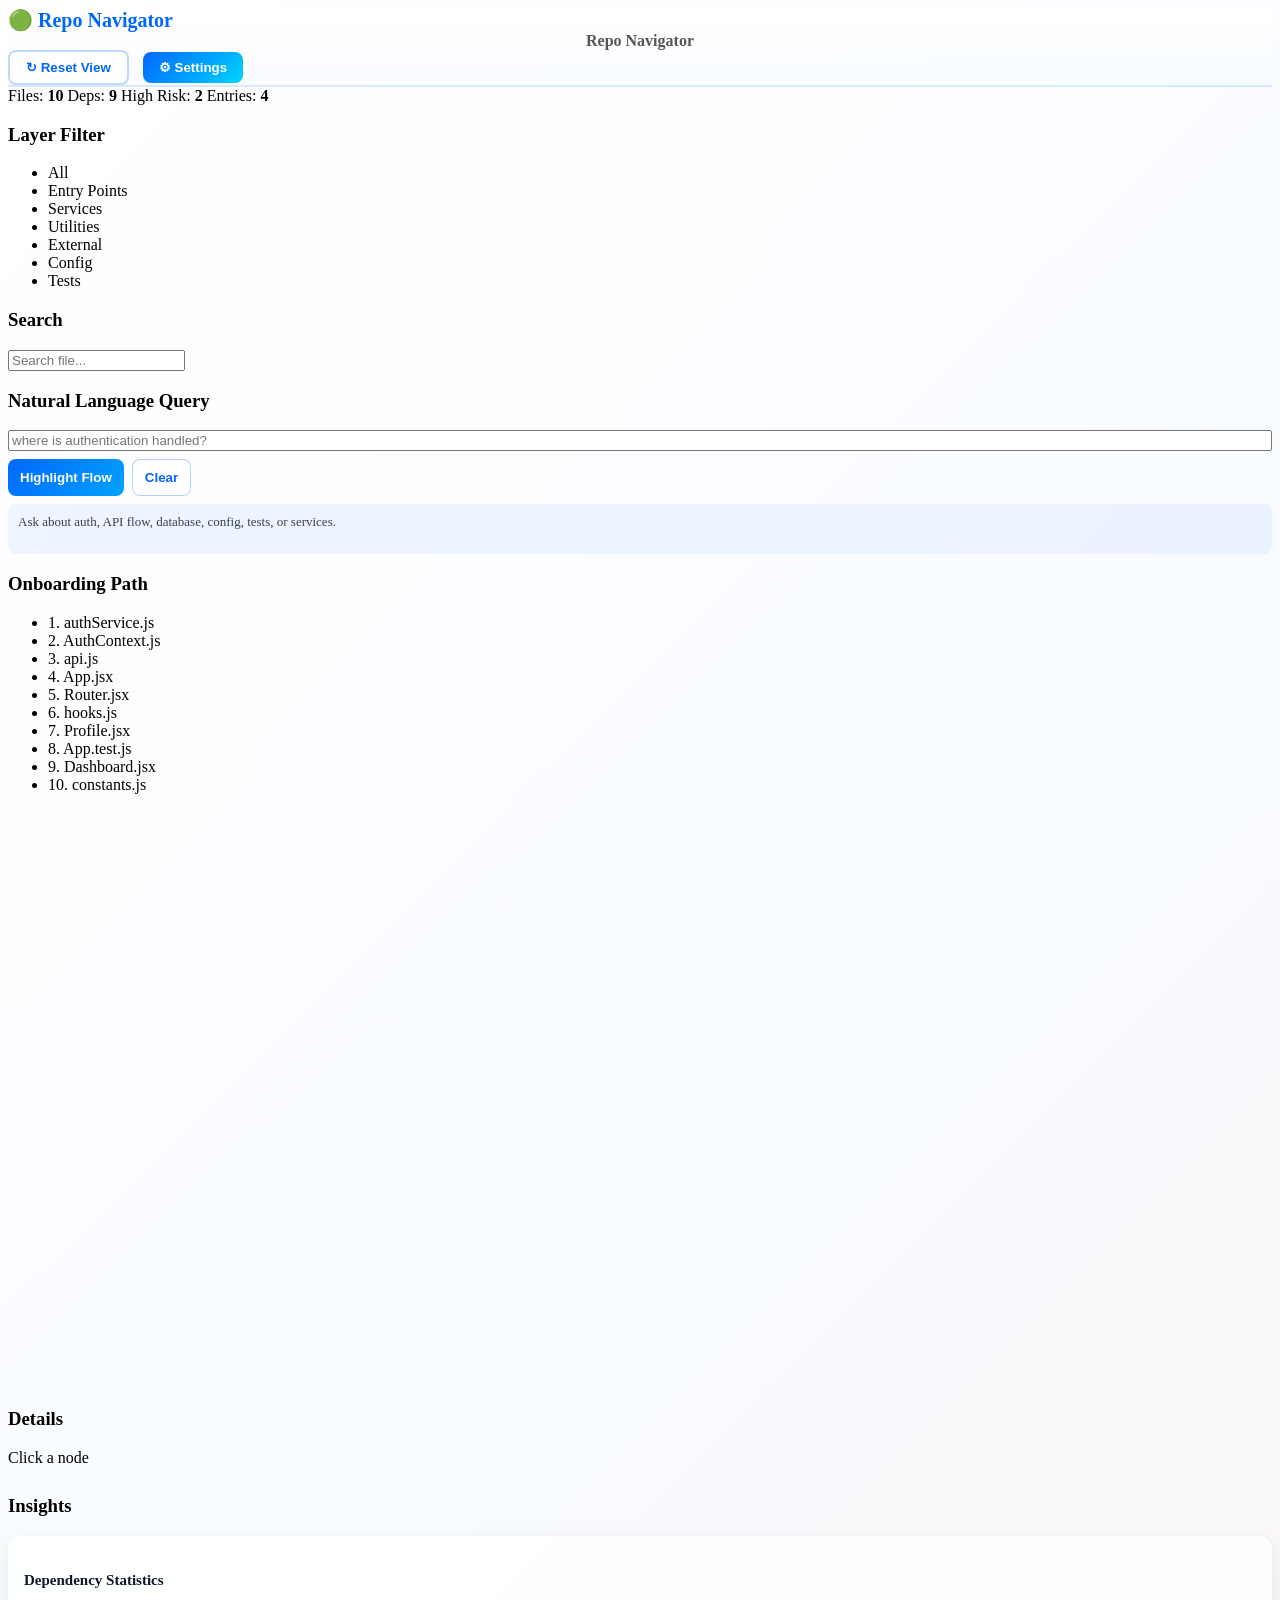
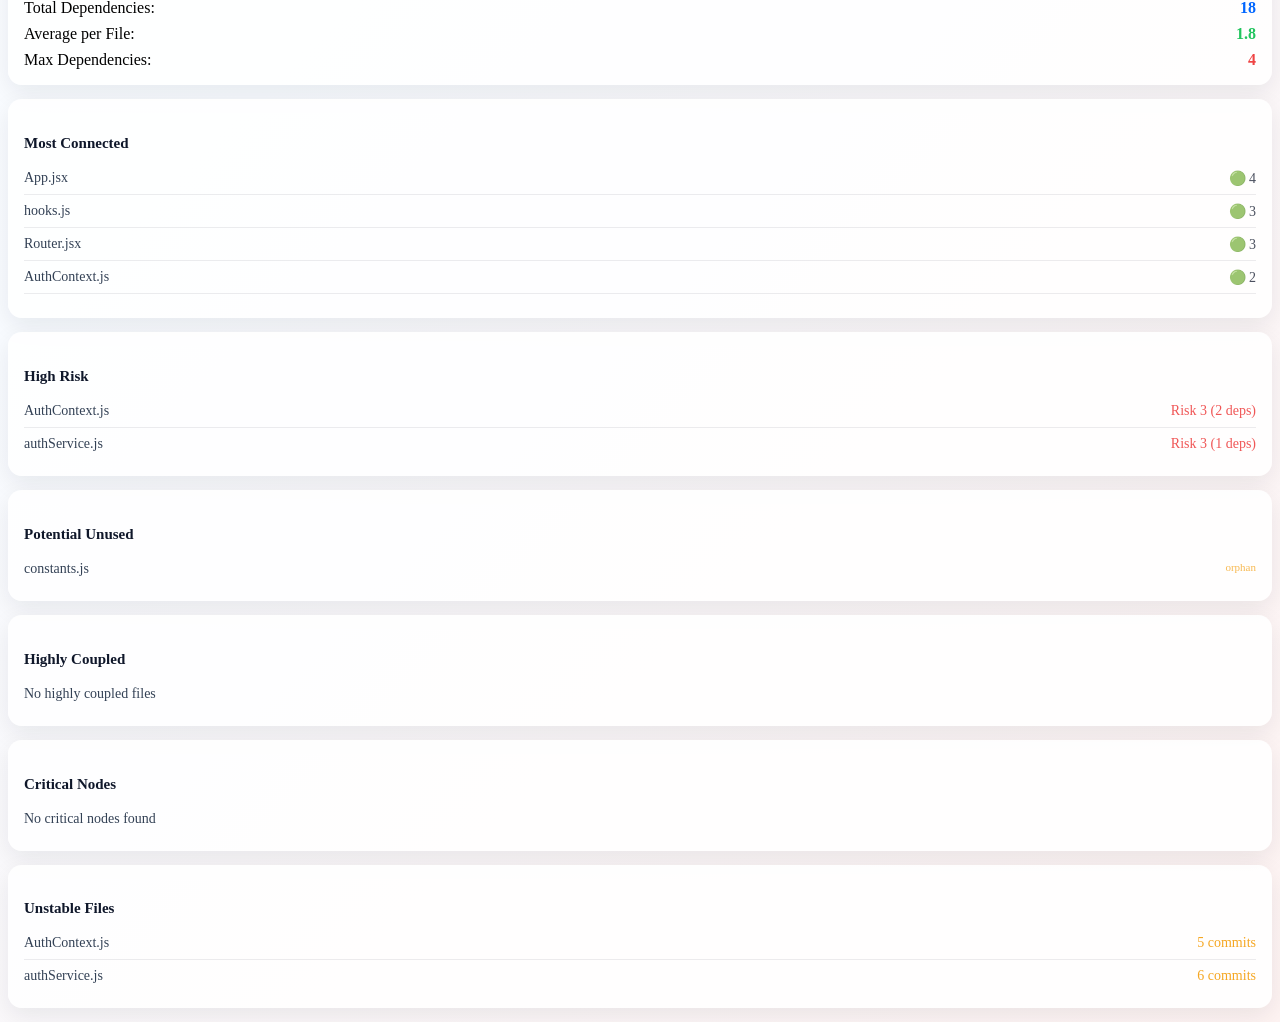
==== dashboard.html @ 4ca7ddab "Add files via upload" ====
<!DOCTYPE html>
<html>
<head>
  <title>Dashboard - Repo Navigator</title>
  <link rel="stylesheet" href="css/styles.css">
  <style>
    body.dark { background: linear-gradient(135deg, #ffffff 0%, #f8fbff 50%, #fef3f2 100%); }
    
    .navbar { 
      background: linear-gradient(180deg, rgba(255, 255, 255, 0.95) 0%, rgba(248, 251, 255, 0.8) 100%); 
      border-bottom: 2px solid rgba(0, 102, 255, 0.15); 
    }
    
    .navbar > div:first-child { 
      color: #0066ff; 
      font-size: 20px; 
      font-weight: bold; 
    }
    
    #repoName { color: #555; font-size: 16px; font-weight: 600; }
    
    #settingsBtn { 
      background: linear-gradient(135deg, #0066ff, #00d4ff) !important; 
      color: white !important; 
      border: none !important;
      padding: 8px 16px !important;
      border-radius: 8px !important;
      cursor: pointer !important;
      font-weight: 600 !important;
    }
    
    #resetViewBtn {
      background: #ffffff !important;
      color: #0066ff !important;
      border: 2px solid rgba(0, 102, 255, 0.25) !important;
      padding: 8px 16px !important;
      border-radius: 8px !important;
      cursor: pointer !important;
      font-weight: 700 !important;
    }

    #resetViewBtn:hover {
      background: rgba(0, 102, 255, 0.08) !important;
      transform: translateY(-2px);
    }

    #settingsBtn:hover { 
      background: linear-gradient(135deg, #0052cc, #0099ff) !important; 
      transform: translateY(-2px);
    }
    
    #repoModal > div { 
      background: linear-gradient(135deg, rgba(255, 255, 255, 0.98), rgba(248, 251, 255, 0.95)) !important; 
      border: 2px solid rgba(0, 102, 255, 0.3) !important;
      border-radius: 12px !important;
      box-shadow: 0 8px 32px rgba(0, 102, 255, 0.15) !important;
    }
    
    #repoModal h2 { color: #0066ff; margin-bottom: 10px; }
    
    #repoModal p { color: #555; margin-bottom: 15px; }
    
    #repoUrl, #githubToken { 
      background: linear-gradient(135deg, rgba(255, 255, 255, 0.95), rgba(248, 251, 255, 0.8)) !important;
      border: 2px solid rgba(0, 102, 255, 0.25) !important;
      color: #1a1a1a !important;
      padding: 12px !important;
      font-family: 'Poppins', sans-serif !important;
      font-size: 14px !important;
      border-radius: 8px !important;
    }
    
    #repoUrl::placeholder, #githubToken::placeholder { color: #999 !important; }
    
    #repoUrl:focus, #githubToken:focus { 
      outline: none !important;
      border-color: #0066ff !important; 
      box-shadow: 0 0 20px rgba(0, 102, 255, 0.3) !important; 
    }
    
    #analyzeBtn { 
      background: linear-gradient(135deg, #0066ff, #00d4ff) !important;
      color: white !important;
      border: none !important;
      padding: 12px !important;
      border-radius: 8px !important;
      cursor: pointer !important;
      font-weight: 600 !important;
      transition: all 0.3s !important;
    }
    
    #analyzeBtn:hover { 
      background: linear-gradient(135deg, #0052cc, #0099ff) !important;
    }
    
    #closeModal { 
      background: #ccc !important; 
      color: #1a1a1a !important;
      border: none !important;
      padding: 12px !important;
      border-radius: 8px !important;
      cursor: pointer !important;
      font-weight: 600 !important;
    }
    
    #closeModal:hover { 
      background: #999 !important; 
    }
    
    #statusMsg { 
      color: #fbbf24 !important;
      font-size: 14px !important;
      font-weight: 600 !important;
    }
    
    #statusMsg.success { color: #22c55e !important; }
    #statusMsg.error { color: #ef4444 !important; }

    .graph-loader {
      position: absolute;
      top: 0;
      left: 0;
      width: 100%;
      height: 100%;
      display: flex;
      align-items: center;
      justify-content: center;
      background: rgba(15, 23, 42, 0.88);
      color: #fff;
      font-size: 16px;
      font-weight: 700;
      z-index: 10;
      transition: opacity 0.3s ease, visibility 0.3s ease;
    }

    .graph-loader.hidden {
      opacity: 0;
      visibility: hidden;
      pointer-events: none;
    }

    .graph-empty {
      position: absolute;
      inset: 0;
      display: flex;
      align-items: center;
      justify-content: center;
      color: #94a3b8;
      font-size: 16px;
      font-weight: 600;
      z-index: 1;
    }

    .graph-controls {
      position: absolute;
      top: 18px;
      left: 18px;
      display: flex;
      gap: 8px;
      z-index: 5;
      background: rgba(255, 255, 255, 0.92);
      border-radius: 14px;
      padding: 8px;
      box-shadow: 0 12px 30px rgba(0, 0, 0, 0.12);
    }

    .graph-controls button {
      appearance: none;
      border: none;
      background: #ffffff;
      color: #1f2937;
      border-radius: 10px;
      padding: 10px 12px;
      font-size: 14px;
      font-weight: 700;
      cursor: pointer;
      box-shadow: 0 6px 18px rgba(15, 23, 42, 0.12);
      transition: transform 0.24s ease, background 0.24s ease, box-shadow 0.24s ease;
    }

    .graph-controls button:hover {
      transform: translateY(-1px);
      background: #eef2ff;
      box-shadow: 0 10px 22px rgba(15, 23, 42, 0.16);
    }

    .minimap {
      position: absolute;
      right: 18px;
      bottom: 18px;
      width: 170px;
      height: 130px;
      border-radius: 18px;
      background: rgba(255, 255, 255, 0.92);
      box-shadow: 0 12px 26px rgba(0, 0, 0, 0.12);
      padding: 10px;
      overflow: hidden;
      z-index: 5;
    }

    .minimap svg {
      width: 100%;
      height: 100%;
    }

    .insight-card {
      background: rgba(255, 255, 255, 0.9);
      border-radius: 14px;
      padding: 16px;
      margin-bottom: 14px;
      box-shadow: 0 8px 24px rgba(15, 23, 42, 0.08);
    }

    .insight-card h4 {
      margin-bottom: 10px;
      font-size: 15px;
      color: #0f172a;
    }

    #insights ul {
      list-style: none;
      padding-left: 0;
      margin: 0;
      max-height: 140px;
      overflow-y: auto;
    }

    #insights li {
      padding: 8px 0;
      border-bottom: 1px solid rgba(15, 23, 42, 0.08);
      color: #334155;
      font-size: 14px;
    }

    #insights li:last-child {
      border-bottom: none;
    }

    .node-group circle.high-risk {
      filter: drop-shadow(0 0 22px rgba(239, 68, 68, 0.65));
    }

    .node-group {
      transition: opacity 0.25s ease;
    }

    #graph {
      position: relative;
      min-height: 580px;
    }

    #graphTooltip {
      pointer-events: none;
    }

    .query-box {
      display: flex;
      flex-direction: column;
      gap: 8px;
      margin-bottom: 12px;
    }

    .query-row {
      display: flex;
      gap: 8px;
    }

    #nlQuery {
      flex: 1;
    }

    #runQueryBtn {
      border: none;
      border-radius: 8px;
      background: linear-gradient(135deg, #0066ff, #00a3ff);
      color: #fff;
      padding: 10px 12px;
      cursor: pointer;
      font-weight: 700;
    }

    #runQueryBtn:hover {
      transform: translateY(-1px);
    }

    #clearQueryBtn {
      border: 1px solid rgba(0, 102, 255, 0.3);
      border-radius: 8px;
      background: #fff;
      color: #0066ff;
      padding: 10px 12px;
      cursor: pointer;
      font-weight: 700;
    }

    #queryResult {
      color: #334155;
      font-size: 13px;
      line-height: 1.5;
      min-height: 34px;
      padding: 8px 10px;
      border-radius: 8px;
      background: rgba(0, 102, 255, 0.06);
    }
  </style>
</head>

<body class="dark">

<header class="navbar">
  <div>🟢 Repo Navigator</div>
  <div id="repoName" style="flex: 1; text-align: center;"></div>
  <button id="resetViewBtn" style="padding: 8px 16px; cursor: pointer; border: none; border-radius: 4px; font-weight: bold; margin-right: 10px;">↻ Reset View</button>
  <button id="settingsBtn" style="padding: 8px 16px; cursor: pointer; border: none; border-radius: 4px; font-weight: bold;">⚙ Settings</button>
</header>

<!-- REPO INPUT MODAL -->
<div id="repoModal" style="display: none; position: fixed; top: 0; left: 0; width: 100%; height: 100%; background: rgba(0,0,0,0.7); z-index: 1000; justify-content: center; align-items: center;">
  <div style="padding: 30px; border-radius: 12px; width: 90%; max-width: 500px; border: 2px solid;">
    <h2 style="margin-top: 0;">Analyze Repository</h2>
    <p>Enter a GitHub repository URL to analyze its structure:</p>
    
    <div style="margin: 20px 0;">
      <input id="repoUrl" type="text" placeholder="https://github.com/facebook/react" 
             style="width: 100%; padding: 12px; border: 2px; border-radius: 8px; box-sizing: border-box; font-size: 14px;">
    </div>
    <div style="margin: 12px 0 20px;">
      <input id="githubToken" type="password" placeholder="Optional: GitHub token for live analysis (ghp_...)" 
             style="width: 100%; padding: 12px; border: 2px; border-radius: 8px; box-sizing: border-box; font-size: 14px;">
      <p style="font-size: 12px; margin-top: 6px;">Tip: add a GitHub token to avoid API rate limits.</p>
    </div>

    <div id="statusMsg" style="margin: 15px 0; font-size: 14px; min-height: 20px;"></div>

    <div style="display: flex; gap: 10px;">
      <button id="analyzeBtn" style="flex: 1; padding: 12px; border: none; border-radius: 8px; font-weight: bold; cursor: pointer; font-size: 14px;">📊 Analyze</button>
      <button id="closeModal" style="flex: 1; padding: 12px; border: none; border-radius: 8px; font-weight: bold; cursor: pointer; font-size: 14px; color: #fff;">Cancel</button>
    </div>
  </div>
</div>

<!-- STATS -->
<div class="stats-bar">
  <span>Files: <b id="files"></b></span>
  <span>Deps: <b id="deps"></b></span>
  <span class="risk">High Risk: <b id="risk"></b></span>
  <span>Entries: <b id="entries"></b></span>
</div>

<div class="layout">

  <!-- LEFT -->
  <aside class="left">
    <h3>Layer Filter</h3>
    <ul id="filters">
      <li data-type="all">All</li>
      <li data-type="entry">Entry Points</li>
      <li data-type="service">Services</li>
      <li data-type="util">Utilities</li>
      <li data-type="external">External</li>
      <li data-type="config">Config</li>
      <li data-type="test">Tests</li>
    </ul>

    <h3>Search</h3>
    <input id="search" placeholder="Search file...">

    <h3>Natural Language Query</h3>
    <div class="query-box">
      <div class="query-row">
        <input id="nlQuery" placeholder="where is authentication handled?">
      </div>
      <div class="query-row">
        <button id="runQueryBtn">Highlight Flow</button>
        <button id="clearQueryBtn">Clear</button>
      </div>
      <div id="queryResult">Ask about auth, API flow, database, config, tests, or services.</div>
    </div>

    <h3>Onboarding Path</h3>
    <ul id="onboarding"></ul>
  </aside>

  <!-- GRAPH -->
  <main id="graph"></main>

  <!-- RIGHT -->
  <aside class="right">
    <h3>Details</h3>
    <div id="details">Click a node</div>

    <h3 style="margin-top: 28px;">Insights</h3>
    <div id="insights">
      <div class="insight-card">
        <h4>Most Connected</h4>
        <ul id="mostConnected"></ul>
      </div>
      <div class="insight-card">
        <h4>High Risk</h4>
        <ul id="highRisk"></ul>
      </div>
      <div class="insight-card">
        <h4>Potential Unused</h4>
        <ul id="unusedFiles"></ul>
      </div>
    </div>
  </aside>

</div>

<script src="https://d3js.org/d3.v7.min.js"></script>
<script src="app.js"></script>
</body>
</html>
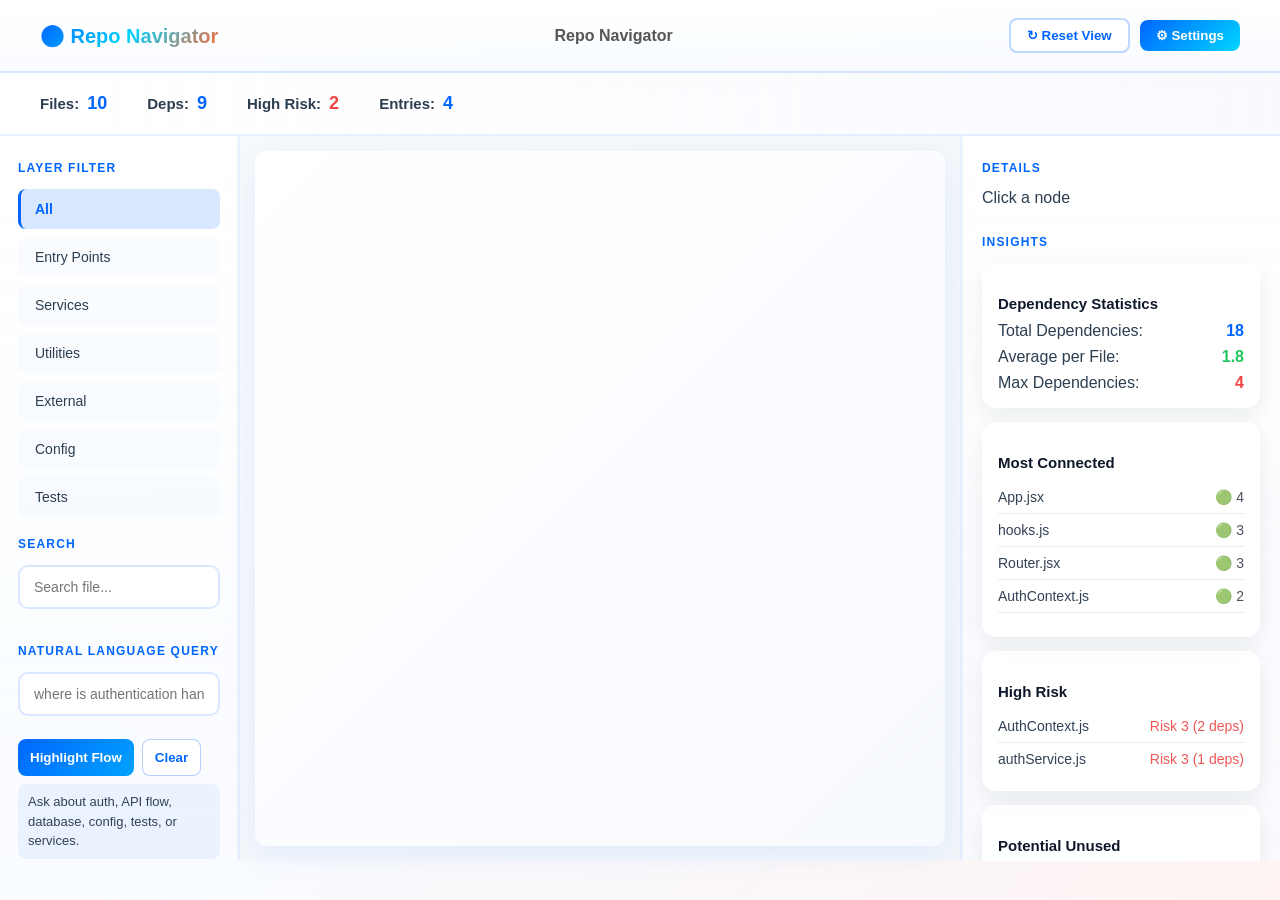
==== commit 4e34b359: "Update dashboard.html" ====
--- a/dashboard.html
+++ b/dashboard.html
@@ -2,7 +2,7 @@
 <html>
 <head>
   <title>Dashboard - Repo Navigator</title>
-  <link rel="stylesheet" href="css/styles.css">
+  <link rel="stylesheet" href="styles.css">
   <style>
     body.dark { background: linear-gradient(135deg, #ffffff 0%, #f8fbff 50%, #fef3f2 100%); }
     
@@ -411,4 +411,4 @@
 <script src="https://d3js.org/d3.v7.min.js"></script>
 <script src="app.js"></script>
 </body>
-</html>+</html>
--- a/styles.css
+++ b/styles.css
@@ -0,0 +1,457 @@
+* {
+  margin: 0;
+  padding: 0;
+  box-sizing: border-box;
+}
+
+body.dark {
+  background: linear-gradient(135deg, #f5f7fa 0%, #e8eef5 50%, #faf8f3 100%);
+  color: #2c3e50;
+  font-family: 'Poppins', 'Segoe UI', Tahoma, Geneva, Verdana, sans-serif;
+  min-height: 100vh;
+}
+
+/* NAVBAR */
+.navbar {
+  display: flex;
+  justify-content: space-between;
+  align-items: center;
+  padding: 18px 40px;
+  background: linear-gradient(180deg, rgba(255, 255, 255, 0.98) 0%, rgba(250, 250, 255, 0.95) 100%);
+  border-bottom: 2px solid rgba(0, 102, 255, 0.1);
+  box-shadow: 0 4px 20px rgba(0, 0, 0, 0.05);
+}
+
+.navbar > div:first-child {
+  font-size: 22px;
+  font-weight: 800;
+  background: linear-gradient(135deg, #0066ff, #00d4ff, #ff6b35);
+  -webkit-background-clip: text;
+  -webkit-text-fill-color: transparent;
+  background-clip: text;
+}
+
+/* STATS BAR */
+.stats-bar {
+  display: flex;
+  gap: 40px;
+  padding: 20px 40px;
+  background: linear-gradient(90deg, rgba(255, 255, 255, 0.95), rgba(250, 250, 255, 0.8));
+  border-bottom: 2px solid rgba(0, 102, 255, 0.08);
+  font-weight: 600;
+  flex-wrap: wrap;
+  box-shadow: 0 2px 12px rgba(0, 0, 0, 0.04);
+}
+
+.stats-bar span {
+  color: #2c3e50;
+  font-size: 15px;
+  display: flex;
+  align-items: center;
+  gap: 8px;
+}
+
+.stats-bar b {
+  color: #0066ff;
+  font-size: 18px;
+  font-weight: 700;
+}
+
+.stats-bar .risk b {
+  color: #ef4444;
+}
+
+/* LAYOUT */
+.layout {
+  display: flex;
+  height: calc(100vh - 175px);
+  gap: 0;
+  background: linear-gradient(135deg, #f8fafc 0%, #f1f5f9 100%);
+}
+
+/* LEFT SIDEBAR */
+.left {
+  width: 240px;
+  padding: 25px 18px;
+  border-right: 2px solid rgba(0, 102, 255, 0.08);
+  background: linear-gradient(180deg, rgba(255, 255, 255, 0.98), rgba(250, 252, 255, 0.9));
+  overflow-y: auto;
+  box-shadow: inset -1px 0 0 rgba(0, 0, 0, 0.04);
+}
+
+.left h3 {
+  color: #0066ff;
+  font-size: 12px;
+  font-weight: 800;
+  text-transform: uppercase;
+  letter-spacing: 1.2px;
+  margin-top: 20px;
+  margin-bottom: 14px;
+}
+
+.left h3:first-child {
+  margin-top: 0;
+}
+
+.left ul {
+  list-style: none;
+}
+
+.left li {
+  padding: 12px 14px;
+  margin-bottom: 8px;
+  border-radius: 8px;
+  cursor: pointer;
+  font-size: 14px;
+  font-weight: 500;
+  color: #2c3e50;
+  transition: all 0.25s ease;
+  border-left: 3px solid transparent;
+  background: rgba(0, 102, 255, 0.02);
+}
+
+.left li:hover {
+  background: rgba(0, 102, 255, 0.12);
+  color: #0066ff;
+  border-left-color: #0066ff;
+  transform: translateX(4px);
+}
+
+.left li.active {
+  background: rgba(0, 102, 255, 0.15);
+  color: #0066ff;
+  border-left-color: #0066ff;
+  font-weight: 600;
+}
+
+.left input {
+  width: 100%;
+  padding: 12px 14px;
+  border: 2px solid rgba(0, 102, 255, 0.15);
+  border-radius: 10px;
+  font-size: 14px;
+  font-family: 'Poppins', sans-serif;
+  color: #2c3e50;
+  background: rgba(255, 255, 255, 0.9);
+  transition: all 0.3s ease;
+  margin-bottom: 15px;
+}
+
+.left input:focus {
+  outline: none;
+  border-color: #0066ff;
+  background: white;
+  box-shadow: 0 0 20px rgba(0, 102, 255, 0.15);
+}
+
+/* MAIN GRAPH */
+#graph {
+  flex: 1;
+  position: relative;
+  background: linear-gradient(135deg, rgba(255, 255, 255, 0.95), rgba(248, 250, 255, 0.85));
+  overflow: hidden;
+  margin: 15px;
+  border-radius: 12px;
+  box-shadow: 0 8px 32px rgba(0, 102, 255, 0.08), inset 0 1px 2px rgba(255, 255, 255, 0.5);
+}
+
+svg {
+  width: 100%;
+  height: 100%;
+}
+
+/* D3 EDGES */
+.link-group line {
+  stroke: #bbb;
+  stroke-width: 2px;
+  opacity: 0.6;
+}
+
+.link-group rect {
+  fill: #666;
+  stroke: #444;
+  stroke-width: 1.5px;
+  opacity: 0.8;
+}
+
+/* D3 NODES */
+.node-group {
+  cursor: grab;
+}
+
+.node-group:active {
+  cursor: grabbing;
+}
+
+.node-group circle {
+  stroke-width: 3px;
+  stroke: white;
+  filter: drop-shadow(0 4px 12px rgba(0, 102, 255, 0.12));
+  transition: all 0.25s ease;
+}
+
+.node-group circle:hover {
+  filter: drop-shadow(0 6px 16px rgba(0, 102, 255, 0.3));
+  transform-origin: center;
+}
+
+.node-group text {
+  font-size: 13px;
+  font-weight: 700;
+  fill: #1a1a1a;
+  pointer-events: none;
+  text-anchor: middle;
+  dominant-baseline: central;
+  text-shadow: 0 1px 2px rgba(255, 255, 255, 0.8);
+}
+
+/* RIGHT SIDEBAR */
+.right {
+  width: 320px;
+  padding: 25px 20px;
+  border-left: 2px solid rgba(0, 102, 255, 0.08);
+  background: linear-gradient(180deg, rgba(255, 255, 255, 0.98), rgba(250, 252, 255, 0.9));
+  overflow-y: auto;
+  box-shadow: inset 1px 0 0 rgba(0, 0, 0, 0.04);
+}
+
+.right h3 {
+  color: #0066ff;
+  font-size: 12px;
+  font-weight: 800;
+  text-transform: uppercase;
+  letter-spacing: 1.2px;
+  margin-bottom: 14px;
+  margin-top: 20px;
+}
+
+.right h3:first-of-type {
+  margin-top: 0;
+}
+
+.right h4 {
+  color: #2c3e50;
+  font-size: 14px;
+  font-weight: 700;
+  margin-top: 16px;
+  margin-bottom: 10px;
+}
+
+.right p {
+  color: #4a5f7f;
+  font-size: 14px;
+  margin-bottom: 10px;
+  line-height: 1.6;
+}
+
+.right ul {
+  list-style: none;
+}
+
+.right ul li {
+  color: #4a5f7f;
+  font-size: 13px;
+  padding: 8px 0;
+  border-bottom: 1px solid rgba(0, 102, 255, 0.08);
+  font-weight: 500;
+}
+
+.right ul li:last-child {
+  border-bottom: none;
+}
+
+#details {
+  color: #2c3e50;
+}
+
+#details h3 {
+  color: #0066ff;
+  margin-bottom: 10px;
+  font-size: 16px;
+}
+
+#details p {
+  margin-bottom: 8px;
+  font-size: 14px;
+}
+
+/* SCROLLBAR */
+.left::-webkit-scrollbar,
+.right::-webkit-scrollbar {
+  width: 8px;
+}
+
+.left::-webkit-scrollbar-track,
+.right::-webkit-scrollbar-track {
+  background: rgba(0, 102, 255, 0.05);
+  border-radius: 4px;
+}
+
+.left::-webkit-scrollbar-thumb,
+.right::-webkit-scrollbar-thumb {
+  background: rgba(0, 102, 255, 0.25);
+  border-radius: 4px;
+}
+
+.left::-webkit-scrollbar-thumb:hover,
+.right::-webkit-scrollbar-thumb:hover {
+  background: rgba(0, 102, 255, 0.4);
+}
+
+/* smooth nodes */
+circle {
+  transition: all 0.3s ease;
+}
+
+circle:hover {
+  transform: scale(1.3);
+  filter: drop-shadow(0 0 10px #22c55e);
+}
+
+/* animated edges */
+line {
+  stroke-dasharray: 5;
+  animation: flow 2s linear infinite;
+}
+
+@keyframes flow {
+  to {
+    stroke-dashoffset: -10;
+  }
+}
+
+/* MODAL STYLES */
+#repoModal {
+  animation: fadeIn 0.3s ease;
+}
+
+@keyframes fadeIn {
+  from {
+    opacity: 0;
+  }
+  to {
+    opacity: 1;
+  }
+}
+
+#repoModal > div {
+  animation: slideIn 0.3s ease;
+  box-shadow: 0 10px 40px rgba(0, 0, 0, 0.5);
+}
+
+@keyframes slideIn {
+  from {
+    transform: translateY(-50px);
+    opacity: 0;
+  }
+  to {
+    transform: translateY(0);
+    opacity: 1;
+  }
+}
+
+#repoModal input {
+  width: 100%;
+  padding: 12px;
+  background: #2a2a2a;
+  border: 2px solid #22c55e;
+  color: #fff;
+  border-radius: 4px;
+  box-sizing: border-box;
+  font-size: 14px;
+  transition: border-color 0.3s;
+}
+
+#repoModal input:focus {
+  outline: none;
+  border-color: #16a34a;
+  box-shadow: 0 0 10px rgba(34, 197, 94, 0.3);
+}
+
+#repoModal button {
+  padding: 12px;
+  font-weight: bold;
+  border-radius: 4px;
+  cursor: pointer;
+  transition: all 0.3s;
+  border: none;
+  font-size: 14px;
+}
+
+#analyzeBtn {
+  background: #22c55e;
+  color: black;
+}
+
+#analyzeBtn:hover:not(:disabled) {
+  background: #16a34a;
+  box-shadow: 0 0 15px rgba(34, 197, 94, 0.5);
+}
+
+#analyzeBtn:disabled {
+  background: #999;
+  cursor: not-allowed;
+  opacity: 0.6;
+}
+
+#closeModal {
+  background: #555;
+  color: #fff;
+}
+
+#closeModal:hover {
+  background: #777;
+}
+
+/* Settings button in navbar */
+#settingsBtn {
+  animation: pulse 2s ease-in-out infinite;
+}
+
+@keyframes pulse {
+  0%, 100% {
+    box-shadow: 0 0 0 0 rgba(34, 197, 94, 0.4);
+  }
+  70% {
+    box-shadow: 0 0 0 8px rgba(34, 197, 94, 0);
+  }
+}
+
+#settingsBtn:hover {
+  background: #16a34a;
+  box-shadow: 0 4px 12px rgba(34, 197, 94, 0.4);
+  animation: none;
+}
+
+/* Modal heading styles */
+#repoModal h2 {
+  color: #22c55e;
+  margin-top: 0;
+  font-size: 20px;
+}
+
+#repoModal p {
+  color: #bbb;
+  margin: 5px 0;
+}
+/* smooth nodes */
+circle {
+  transition: all 0.3s ease;
+}
+
+circle:hover {
+  transform: scale(1.3);
+  filter: drop-shadow(0 0 10px #22c55e);
+}
+
+/* animated edges */
+line {
+  stroke-dasharray: 5;
+  animation: flow 2s linear infinite;
+}
+
+@keyframes flow {
+  to {
+    stroke-dashoffset: -10;
+  }
+}
